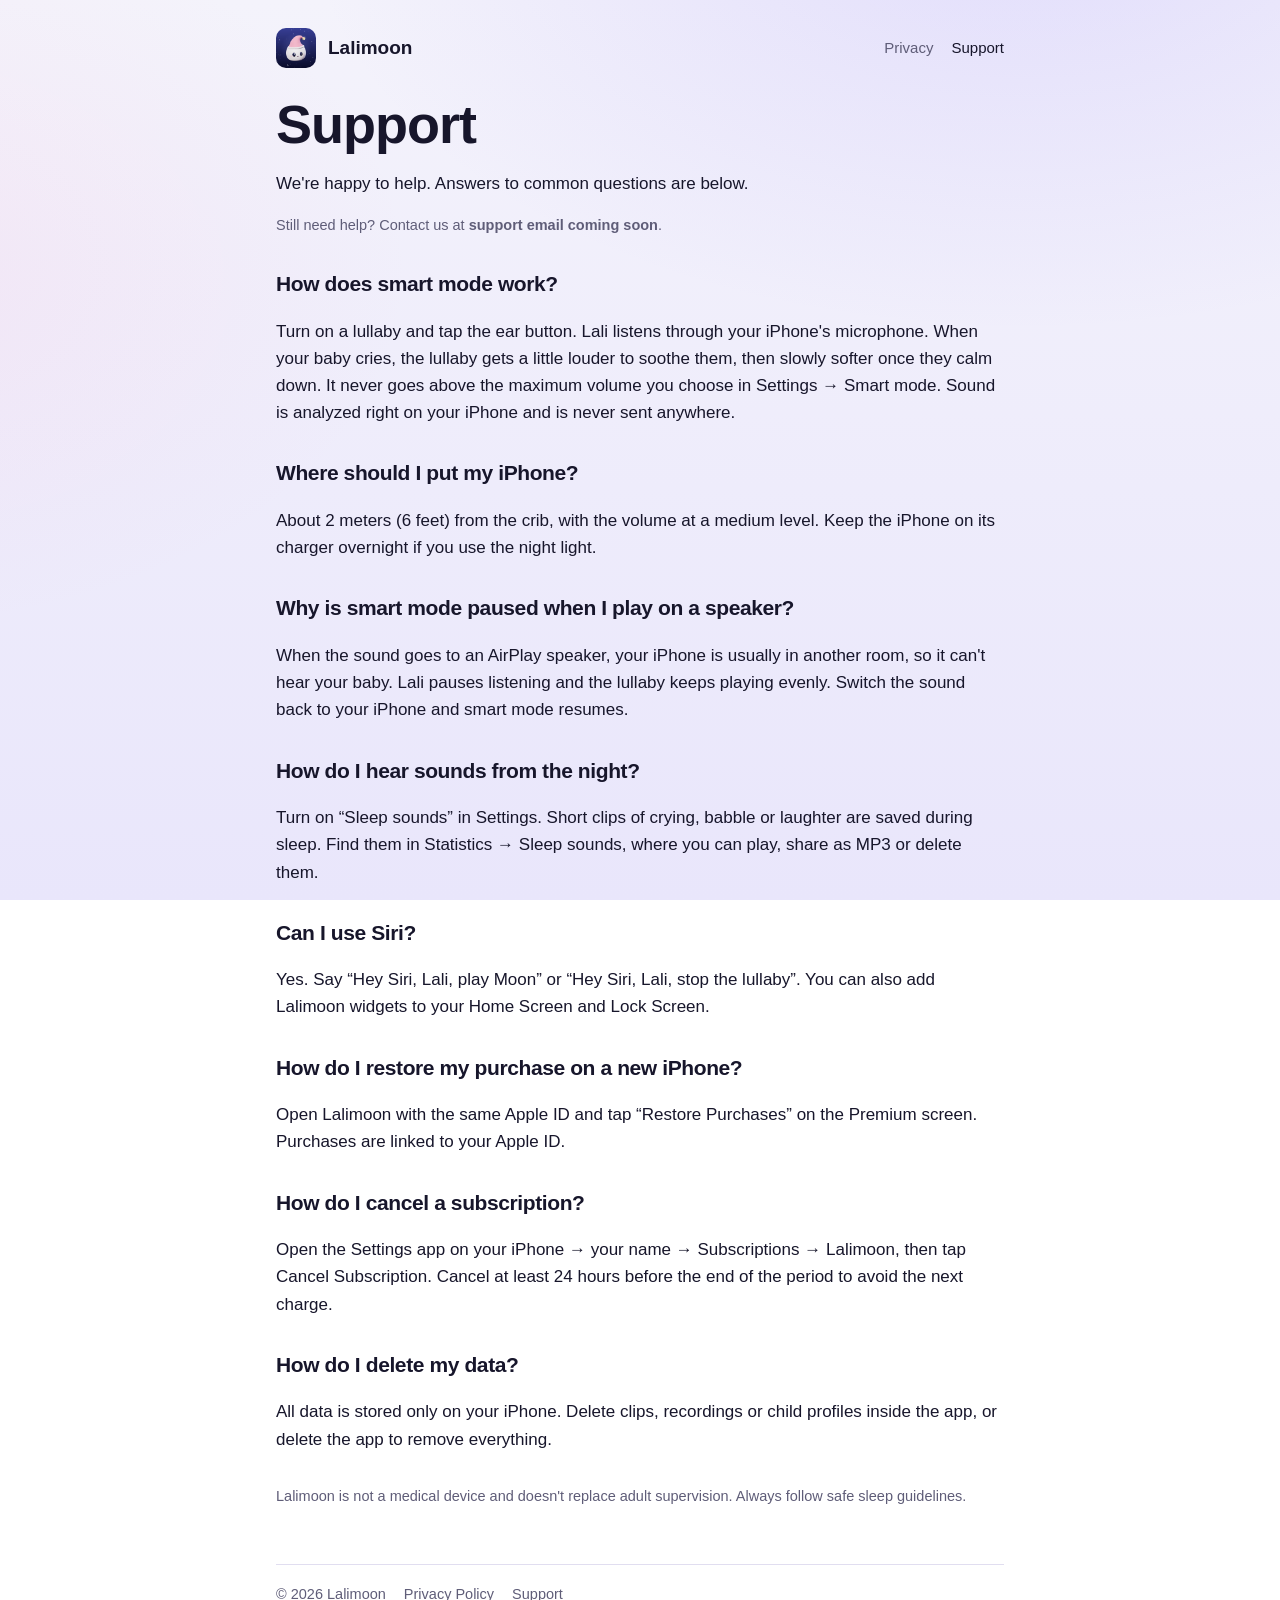
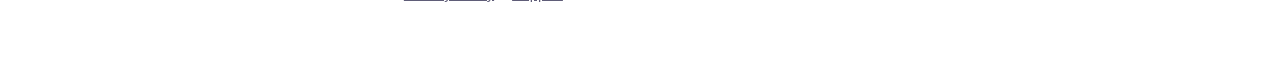
==== support.html @ 9708a7e0 "Lalimoon website: home, privacy policy, support Co-Authored-By: Claude Opus 5.5 <noreply@anthropic.c" ====
<!doctype html>
<html lang="en">
<head>
<meta charset="utf-8">
<meta name="viewport" content="width=device-width,initial-scale=1">
<title>Support — Lalimoon</title>
<link rel="icon" href="icon.png">
<link rel="stylesheet" href="style.css">
</head>
<body>
<div class="wrap doc">
  <nav>
    <a class="brand" href="./"><img src="icon.png" alt="">Lalimoon</a>
    <div class="links"><a href="privacy.html">Privacy</a><a href="support.html" aria-current="page">Support</a></div>
  </nav>

  <h1>Support</h1>
  <p>We're happy to help. Answers to common questions are below.</p>
  <!-- контакт: адрес почты поддержки появится здесь -->
  <p id="contact" class="muted">Still need help? Contact us at <b id="email">support email coming soon</b>.</p>

  <h2>How does smart mode work?</h2>
  <p>Turn on a lullaby and tap the ear button. Lali listens through your iPhone's microphone. When your baby cries, the lullaby gets a little louder to soothe them, then slowly softer once they calm down. It never goes above the maximum volume you choose in Settings → Smart mode. Sound is analyzed right on your iPhone and is never sent anywhere.</p>

  <h2>Where should I put my iPhone?</h2>
  <p>About 2 meters (6 feet) from the crib, with the volume at a medium level. Keep the iPhone on its charger overnight if you use the night light.</p>

  <h2>Why is smart mode paused when I play on a speaker?</h2>
  <p>When the sound goes to an AirPlay speaker, your iPhone is usually in another room, so it can't hear your baby. Lali pauses listening and the lullaby keeps playing evenly. Switch the sound back to your iPhone and smart mode resumes.</p>

  <h2>How do I hear sounds from the night?</h2>
  <p>Turn on “Sleep sounds” in Settings. Short clips of crying, babble or laughter are saved during sleep. Find them in Statistics → Sleep sounds, where you can play, share as MP3 or delete them.</p>

  <h2>Can I use Siri?</h2>
  <p>Yes. Say “Hey Siri, Lali, play Moon” or “Hey Siri, Lali, stop the lullaby”. You can also add Lalimoon widgets to your Home Screen and Lock Screen.</p>

  <h2>How do I restore my purchase on a new iPhone?</h2>
  <p>Open Lalimoon with the same Apple ID and tap “Restore Purchases” on the Premium screen. Purchases are linked to your Apple ID.</p>

  <h2>How do I cancel a subscription?</h2>
  <p>Open the Settings app on your iPhone → your name → Subscriptions → Lalimoon, then tap Cancel Subscription. Cancel at least 24 hours before the end of the period to avoid the next charge.</p>

  <h2>How do I delete my data?</h2>
  <p>All data is stored only on your iPhone. Delete clips, recordings or child profiles inside the app, or delete the app to remove everything.</p>

  <p class="muted" style="margin-top:32px">Lalimoon is not a medical device and doesn't replace adult supervision. Always follow safe sleep guidelines.</p>

  <footer>
    <span>© 2026 Lalimoon</span>
    <a href="privacy.html">Privacy Policy</a>
    <a href="support.html">Support</a>
  </footer>
</div>
</body>
</html>
---- style.css ----
/* Lalimoon — сайт для App Store (главная, политика конфиденциальности, поддержка). Ночное небо, как в приложении. */
:root {
  --bg: #0b0d22; --bg2: #14123a; --card: rgba(255, 255, 255, 0.05); --line: rgba(255, 255, 255, 0.1);
  --fg: #f1f0ff; --muted: #a9a8c6; --accent: #c3b4ff; --pink: #ff9fc6;
}
@media (prefers-color-scheme: light) {
  :root:not([data-theme="dark"]) { --bg: #f4f3fb; --bg2: #e9e6fb; --card: #ffffff; --line: #e1def0; --fg: #17162b; --muted: #5f5d78; --accent: #6b55e0; --pink: #d6407f; }
}
* { box-sizing: border-box; }
html, body { margin: 0; }
body {
  background: radial-gradient(1200px 700px at 80% -10%, rgba(140, 120, 255, 0.18), transparent 60%),
              radial-gradient(900px 600px at -10% 30%, rgba(255, 150, 196, 0.10), transparent 60%),
              linear-gradient(180deg, var(--bg), var(--bg2));
  background-attachment: fixed;
  color: var(--fg); font: 17px/1.6 -apple-system, "SF Pro Text", "Segoe UI", Roboto, Helvetica, Arial, sans-serif;
  -webkit-font-smoothing: antialiased; min-height: 100vh;
}
a { color: var(--accent); }
.wrap { max-width: 760px; margin: 0 auto; padding: 28px 16px 64px; }
nav { display: flex; align-items: center; justify-content: space-between; gap: 12px; flex-wrap: wrap; margin-bottom: 28px; }
nav .brand { display: flex; align-items: center; gap: 12px; color: var(--fg); text-decoration: none; font-weight: 700; font-size: 19px; }
nav .brand img { width: 40px; height: 40px; border-radius: 10px; }
nav .links { display: flex; gap: 18px; font-size: 15px; }
nav .links a { color: var(--muted); text-decoration: none; }
nav .links a:hover, nav .links a[aria-current] { color: var(--fg); }
.hero { text-align: center; padding: 24px 0 8px; }
.hero img.lali { width: min(260px, 60vw); height: auto; filter: drop-shadow(0 24px 40px rgba(10, 8, 40, 0.5)); }
h1 { font-size: clamp(34px, 7vw, 54px); line-height: 1.05; letter-spacing: -1px; margin: 12px 0 14px; }
h1 em { font-style: normal; background: linear-gradient(92deg, var(--accent), var(--pink)); -webkit-background-clip: text; background-clip: text; color: transparent; }
.lead { color: var(--muted); font-size: 19px; max-width: 560px; margin: 0 auto 26px; }
.store { display: inline-flex; align-items: center; gap: 10px; background: var(--fg); color: var(--bg); text-decoration: none;
         padding: 12px 22px; border-radius: 14px; font-weight: 700; }
.grid { display: grid; grid-template-columns: repeat(auto-fit, minmax(220px, 1fr)); gap: 14px; margin: 40px 0; }
.card { background: var(--card); border: 1px solid var(--line); border-radius: 20px; padding: 20px; }
.card h3 { margin: 0 0 6px; font-size: 18px; }
.card p { margin: 0; color: var(--muted); font-size: 15.5px; }
h2 { font-size: 26px; letter-spacing: -0.4px; margin: 36px 0 8px; }
.doc h2 { font-size: 21px; margin-top: 30px; }
.doc p, .doc li { color: var(--fg); }
.doc .muted, footer { color: var(--muted); font-size: 14.5px; }
footer { margin-top: 56px; border-top: 1px solid var(--line); padding-top: 18px; display: flex; gap: 18px; flex-wrap: wrap; }
footer a { color: var(--muted); }
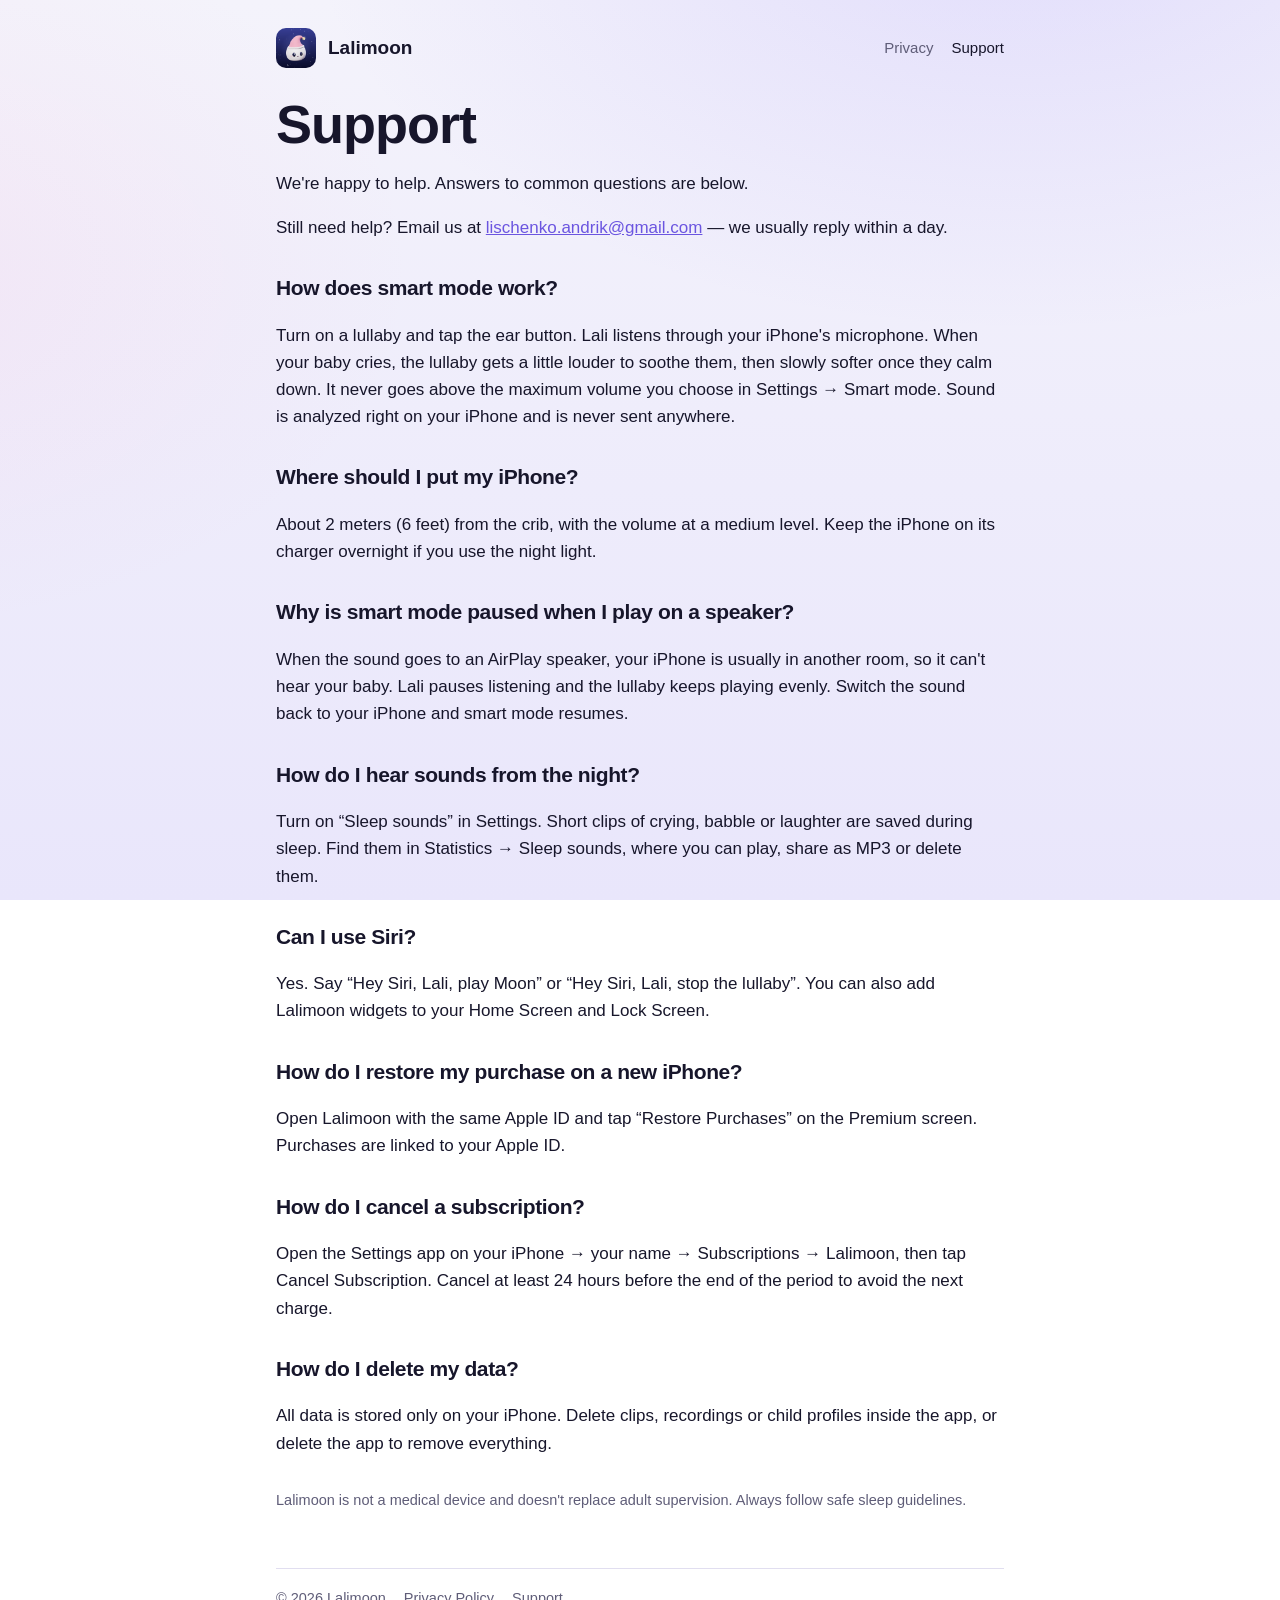
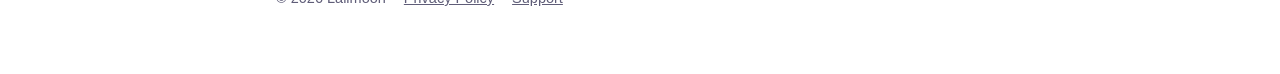
==== commit 2fdb1b4f: "Support: contact email Co-Authored-By: Claude Opus 5.5 <noreply@anthropic.com>" ====
--- a/support.html
+++ b/support.html
@@ -17,7 +17,7 @@
   <h1>Support</h1>
   <p>We're happy to help. Answers to common questions are below.</p>
   <!-- контакт: адрес почты поддержки появится здесь -->
-  <p id="contact" class="muted">Still need help? Contact us at <b id="email">support email coming soon</b>.</p>
+  <p id="contact">Still need help? Email us at <a href="mailto:lischenko.andrik@gmail.com">lischenko.andrik@gmail.com</a> — we usually reply within a day.</p>
 
   <h2>How does smart mode work?</h2>
   <p>Turn on a lullaby and tap the ear button. Lali listens through your iPhone's microphone. When your baby cries, the lullaby gets a little louder to soothe them, then slowly softer once they calm down. It never goes above the maximum volume you choose in Settings → Smart mode. Sound is analyzed right on your iPhone and is never sent anywhere.</p>
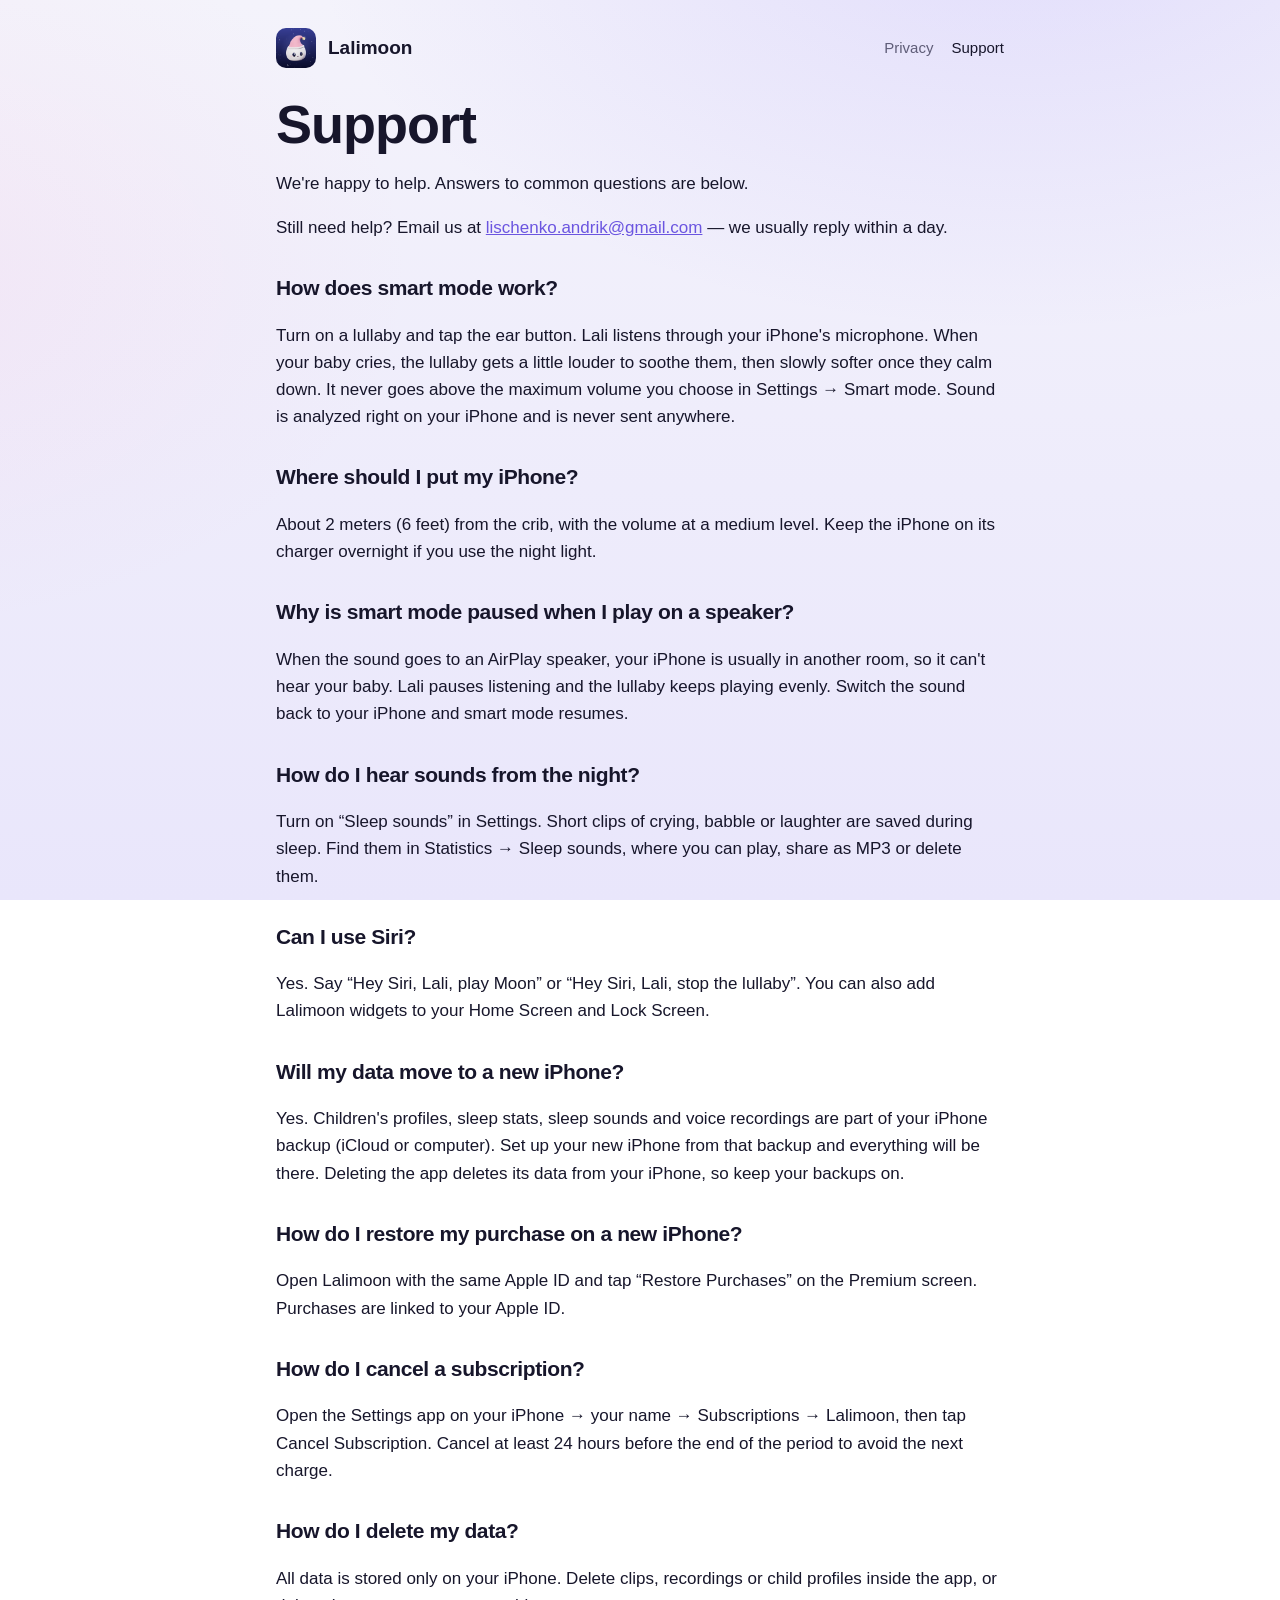
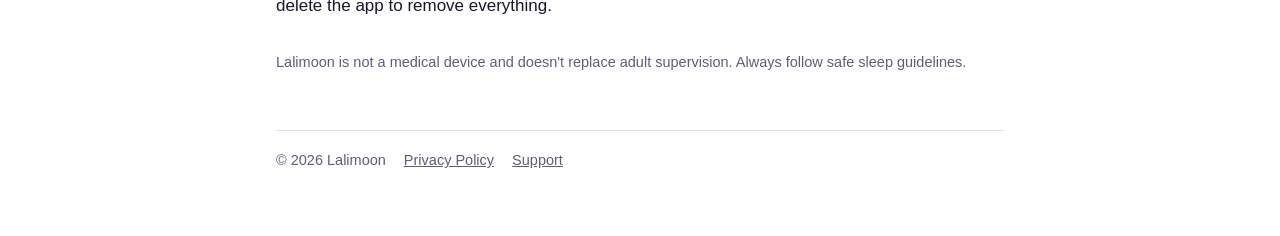
==== commit b53b567c: "Privacy and support: data moves to a new iPhone via backups Co-Authored-By: Claude Opus 5.5 <noreply" ====
--- a/support.html
+++ b/support.html
@@ -34,6 +34,9 @@
   <h2>Can I use Siri?</h2>
   <p>Yes. Say “Hey Siri, Lali, play Moon” or “Hey Siri, Lali, stop the lullaby”. You can also add Lalimoon widgets to your Home Screen and Lock Screen.</p>
 
+  <h2>Will my data move to a new iPhone?</h2>
+  <p>Yes. Children's profiles, sleep stats, sleep sounds and voice recordings are part of your iPhone backup (iCloud or computer). Set up your new iPhone from that backup and everything will be there. Deleting the app deletes its data from your iPhone, so keep your backups on.</p>
+
   <h2>How do I restore my purchase on a new iPhone?</h2>
   <p>Open Lalimoon with the same Apple ID and tap “Restore Purchases” on the Premium screen. Purchases are linked to your Apple ID.</p>
 
